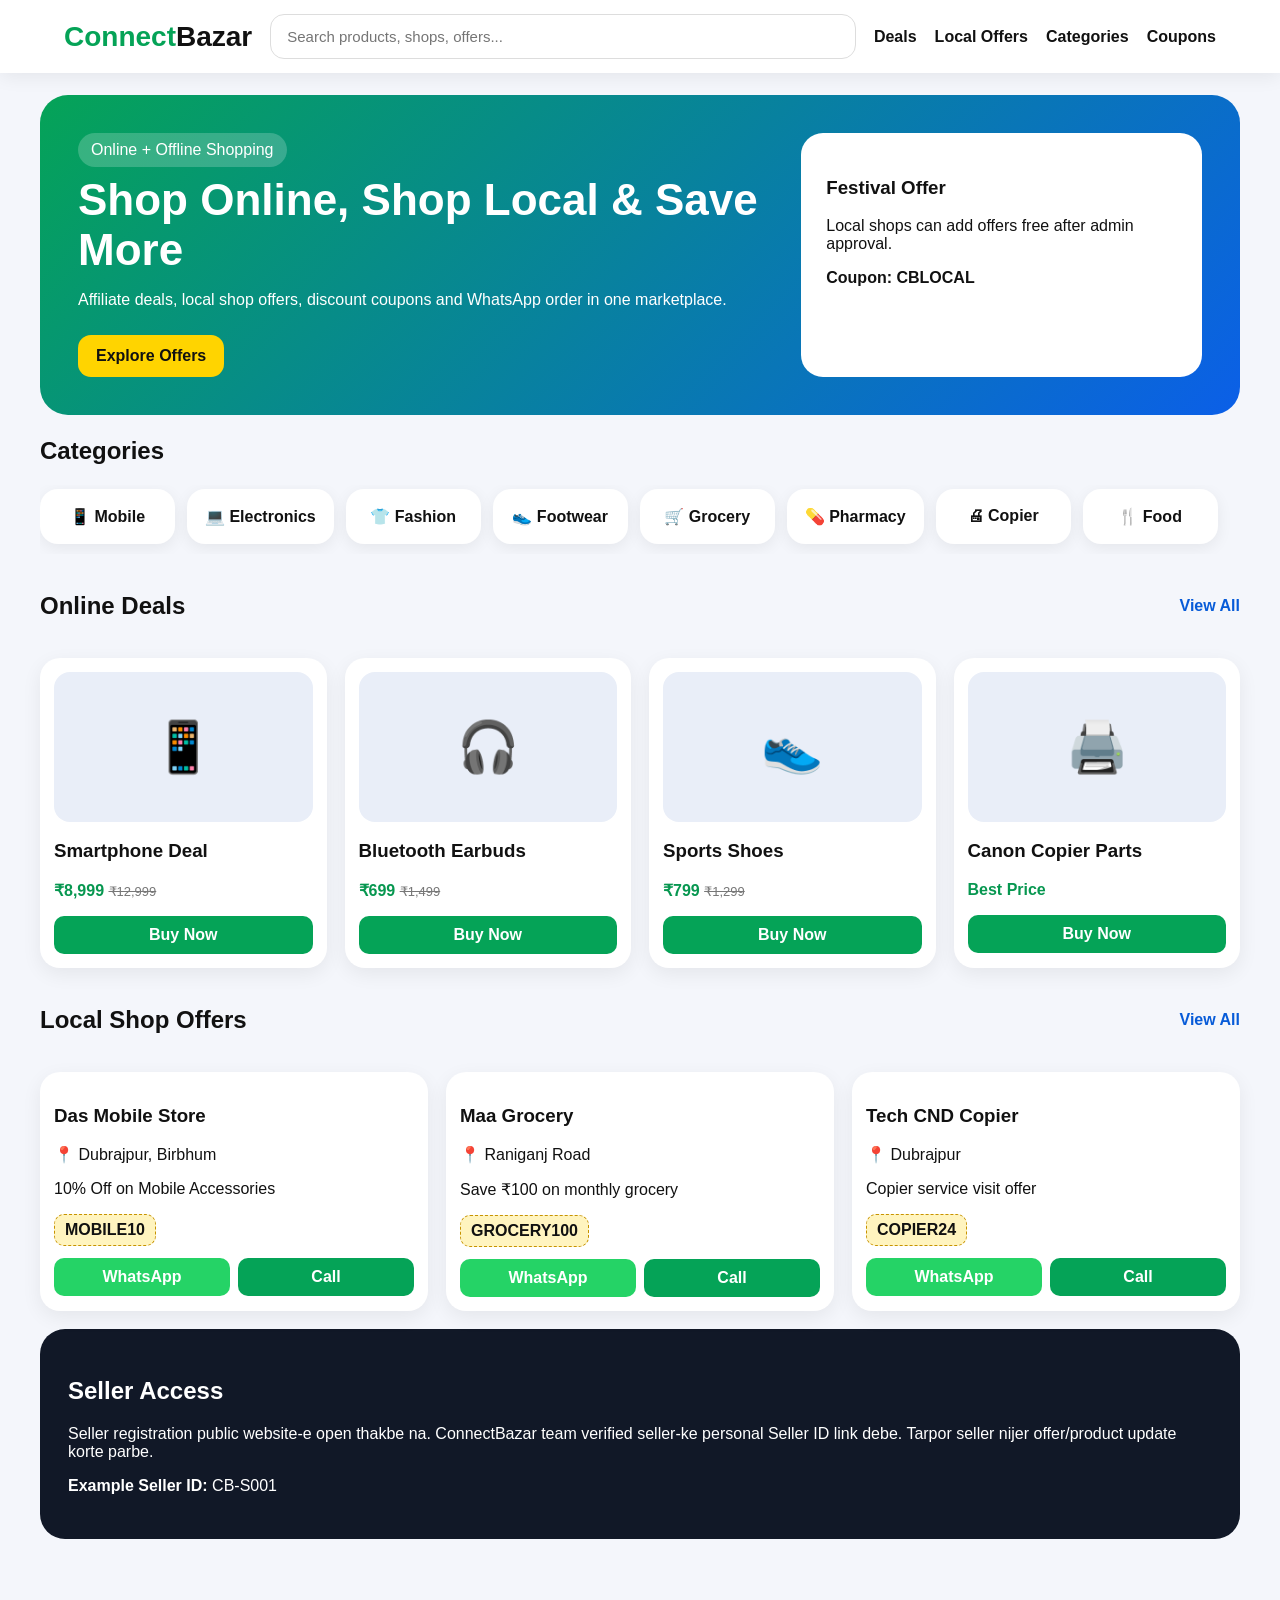
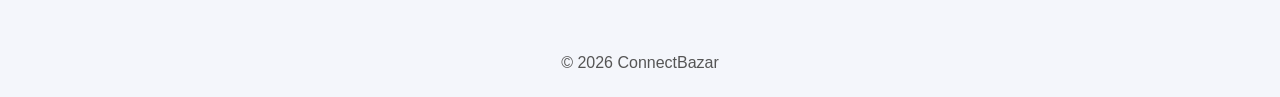
==== index.html @ 855efde1 "Add files via upload" ====
<!DOCTYPE html><html lang="en"><head><meta charset="UTF-8"><meta name="viewport" content="width=device-width, initial-scale=1.0"><title>ConnectBazar</title><style>
*{box-sizing:border-box}body{margin:0;font-family:Arial,Helvetica,sans-serif;background:#f4f6fb;color:#111}a{text-decoration:none;color:inherit}.top{position:sticky;top:0;z-index:50;background:#fff;padding:14px 5%;display:flex;align-items:center;gap:18px;box-shadow:0 4px 18px #0001}.logo{font-size:28px;font-weight:900}.logo span{color:#05a357}.search{flex:1}.search input{width:100%;border:1px solid #ddd;border-radius:14px;padding:13px 16px;font-size:15px}.nav{display:flex;gap:18px;font-weight:700}.hero{max-width:1200px;margin:22px auto;padding:38px;border-radius:28px;background:linear-gradient(135deg,#05a357,#0b5fe8);color:white;display:grid;grid-template-columns:1.4fr .8fr;gap:22px}.hero h1{font-size:44px;margin:8px 0 12px}.tag{background:#ffffff33;padding:8px 13px;border-radius:30px;display:inline-block}.btn{display:inline-block;background:#ffd400;color:#111;padding:12px 18px;border-radius:13px;font-weight:900;margin-top:10px}.hero-card{background:#fff;color:#111;border-radius:22px;padding:25px}.wrap{max-width:1200px;margin:18px auto}.title{display:flex;justify-content:space-between;align-items:center}.title a{color:#075bd8;font-weight:800}.cats{display:flex;gap:12px;overflow:auto;padding:4px 0 10px}.cat{min-width:135px;background:#fff;border-radius:18px;padding:18px;box-shadow:0 4px 16px #0001;text-align:center;font-weight:800}.grid{display:grid;grid-template-columns:repeat(4,1fr);gap:18px}.shops{display:grid;grid-template-columns:repeat(3,1fr);gap:18px}.card{background:#fff;border-radius:20px;padding:14px;box-shadow:0 6px 20px #0001}.pic{height:150px;border-radius:16px;background:#e9eef8;display:flex;align-items:center;justify-content:center;font-size:50px}.price{font-weight:900;color:#079750}.old{text-decoration:line-through;color:#777;font-size:13px}.coupon{display:inline-block;border:1px dashed #c79300;background:#fff4bf;border-radius:10px;padding:6px 10px;font-weight:900}.actions{display:flex;gap:8px;margin-top:12px}.actions a{flex:1;text-align:center;border-radius:10px;padding:10px;font-weight:900}.buy{background:#05a357;color:#fff}.wa{background:#25d366;color:#fff}.seller{background:#111827;color:white;border-radius:25px;padding:28px;margin-bottom:90px}.bottom{display:none}.footer{text-align:center;padding:25px;color:#555}
@media(max-width:800px){body{padding-bottom:72px}.top{display:block;padding:12px}.logo{font-size:24px;margin-bottom:10px}.nav{display:none}.hero{margin:10px;display:block;padding:24px;border-radius:22px}.hero h1{font-size:30px}.hero-card{margin-top:16px}.wrap{margin:15px 10px}.grid{grid-template-columns:repeat(2,1fr);gap:12px}.shops{grid-template-columns:1fr;gap:12px}.card{padding:10px}.pic{height:105px;font-size:38px}.cat{min-width:110px;padding:14px}.bottom{position:fixed;bottom:0;left:0;right:0;display:flex;justify-content:space-around;background:#fff;border-top:1px solid #ddd;padding:8px 0;z-index:99}.bottom a{text-align:center;font-size:20px}.bottom span{display:block;font-size:11px}.seller{margin-bottom:80px}}
</style></head><body>
<header class="top"><div class="logo"><span>Connect</span>Bazar</div><div class="search"><input placeholder="Search products, shops, offers..."></div><nav class="nav"><a href="products.html">Deals</a><a href="offers.html">Local Offers</a><a href="#categories">Categories</a><a href="#local">Coupons</a></nav></header>
<section class="hero"><div><span class="tag">Online + Offline Shopping</span><h1>Shop Online, Shop Local & Save More</h1><p>Affiliate deals, local shop offers, discount coupons and WhatsApp order in one marketplace.</p><a class="btn" href="#local">Explore Offers</a></div><div class="hero-card"><h3>Festival Offer</h3><p>Local shops can add offers free after admin approval.</p><b>Coupon: CBLOCAL</b></div></section>
<section class="wrap" id="categories"><h2>Categories</h2><div class="cats"><div class="cat">📱 Mobile</div><div class="cat">💻 Electronics</div><div class="cat">👕 Fashion</div><div class="cat">👟 Footwear</div><div class="cat">🛒 Grocery</div><div class="cat">💊 Pharmacy</div><div class="cat">🖨 Copier</div><div class="cat">🍴 Food</div></div></section>
<section class="wrap title"><h2>Online Deals</h2><a href="products.html">View All</a></section><section class="wrap grid" id="products"></section>
<section class="wrap title" id="local"><h2>Local Shop Offers</h2><a href="offers.html">View All</a></section><section class="wrap shops" id="shops"></section>
<section class="wrap seller"><h2>Seller Access</h2><p>Seller registration public website-e open thakbe na. ConnectBazar team verified seller-ke personal Seller ID link debe. Tarpor seller nijer offer/product update korte parbe.</p><p><b>Example Seller ID:</b> CB-S001</p></section>
<nav class="bottom"><a href="index.html">🏠<span>Home</span></a><a href="products.html">🛍️<span>Deals</span></a><a href="offers.html">🎟️<span>Offers</span></a><a href="#categories">📂<span>Cat</span></a><a href="#local">🎫<span>Coupon</span></a></nav><footer class="footer">© 2026 ConnectBazar</footer>
<script>const ps=[['📱','Smartphone Deal','₹8,999','₹12,999'],['🎧','Bluetooth Earbuds','₹699','₹1,499'],['👟','Sports Shoes','₹799','₹1,299'],['🖨️','Canon Copier Parts','Best Price','']];products.innerHTML=ps.map(p=>`<div class="card"><div class="pic">${p[0]}</div><h3>${p[1]}</h3><p><span class="price">${p[2]}</span> <span class="old">${p[3]}</span></p><div class="actions"><a class="buy" href="#">Buy Now</a></div></div>`).join('');const ss=[['Das Mobile Store','Dubrajpur, Birbhum','10% Off on Mobile Accessories','MOBILE10'],['Maa Grocery','Raniganj Road','Save ₹100 on monthly grocery','GROCERY100'],['Tech CND Copier','Dubrajpur','Copier service visit offer','COPIER24']];shops.innerHTML=ss.map(s=>`<div class="card"><h3>${s[0]}</h3><p>📍 ${s[1]}</p><p>${s[2]}</p><span class="coupon">${s[3]}</span><div class="actions"><a class="wa" href="https://wa.me/917549459770">WhatsApp</a><a class="buy" href="tel:7549459770">Call</a></div></div>`).join('');</script></body></html>
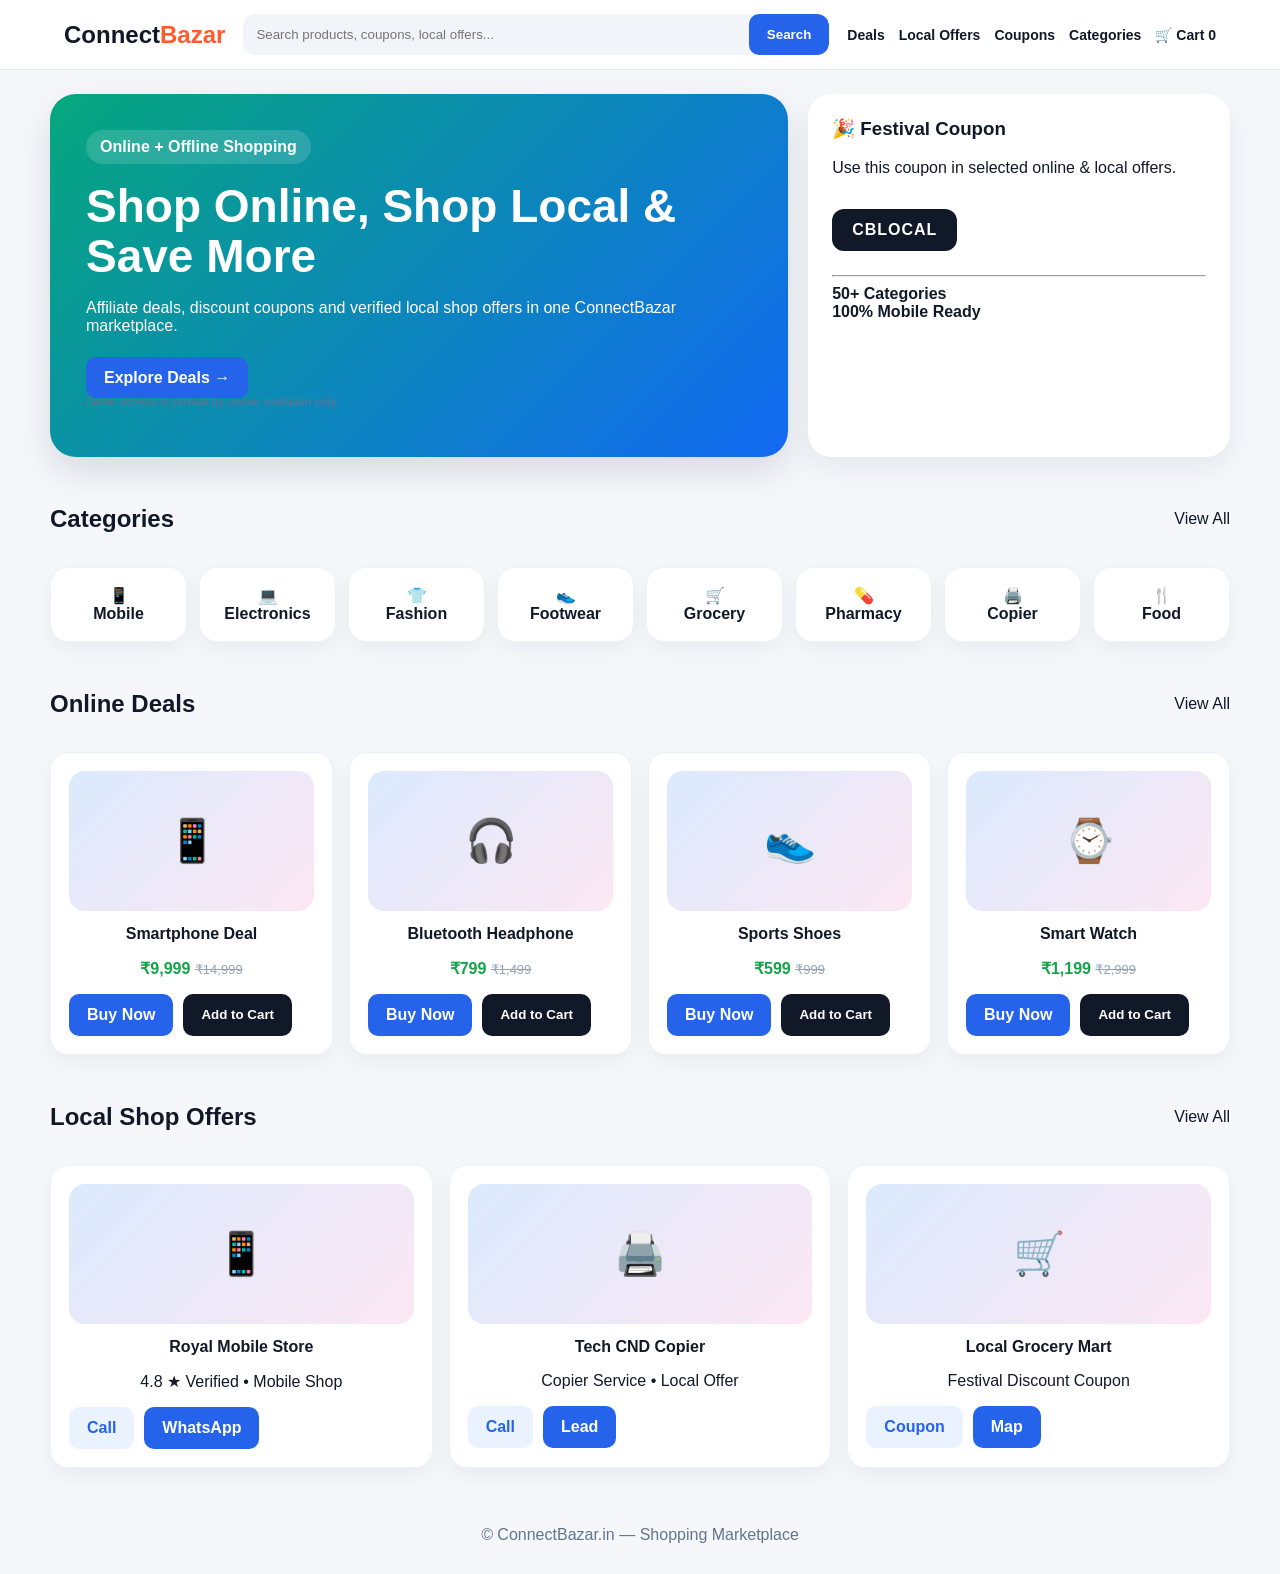
==== commit d02c31c5: "Add files via upload" ====
--- a/index.html
+++ b/index.html
@@ -1,12 +1,10 @@
-<!DOCTYPE html><html lang="en"><head><meta charset="UTF-8"><meta name="viewport" content="width=device-width, initial-scale=1.0"><title>ConnectBazar</title><style>
-*{box-sizing:border-box}body{margin:0;font-family:Arial,Helvetica,sans-serif;background:#f4f6fb;color:#111}a{text-decoration:none;color:inherit}.top{position:sticky;top:0;z-index:50;background:#fff;padding:14px 5%;display:flex;align-items:center;gap:18px;box-shadow:0 4px 18px #0001}.logo{font-size:28px;font-weight:900}.logo span{color:#05a357}.search{flex:1}.search input{width:100%;border:1px solid #ddd;border-radius:14px;padding:13px 16px;font-size:15px}.nav{display:flex;gap:18px;font-weight:700}.hero{max-width:1200px;margin:22px auto;padding:38px;border-radius:28px;background:linear-gradient(135deg,#05a357,#0b5fe8);color:white;display:grid;grid-template-columns:1.4fr .8fr;gap:22px}.hero h1{font-size:44px;margin:8px 0 12px}.tag{background:#ffffff33;padding:8px 13px;border-radius:30px;display:inline-block}.btn{display:inline-block;background:#ffd400;color:#111;padding:12px 18px;border-radius:13px;font-weight:900;margin-top:10px}.hero-card{background:#fff;color:#111;border-radius:22px;padding:25px}.wrap{max-width:1200px;margin:18px auto}.title{display:flex;justify-content:space-between;align-items:center}.title a{color:#075bd8;font-weight:800}.cats{display:flex;gap:12px;overflow:auto;padding:4px 0 10px}.cat{min-width:135px;background:#fff;border-radius:18px;padding:18px;box-shadow:0 4px 16px #0001;text-align:center;font-weight:800}.grid{display:grid;grid-template-columns:repeat(4,1fr);gap:18px}.shops{display:grid;grid-template-columns:repeat(3,1fr);gap:18px}.card{background:#fff;border-radius:20px;padding:14px;box-shadow:0 6px 20px #0001}.pic{height:150px;border-radius:16px;background:#e9eef8;display:flex;align-items:center;justify-content:center;font-size:50px}.price{font-weight:900;color:#079750}.old{text-decoration:line-through;color:#777;font-size:13px}.coupon{display:inline-block;border:1px dashed #c79300;background:#fff4bf;border-radius:10px;padding:6px 10px;font-weight:900}.actions{display:flex;gap:8px;margin-top:12px}.actions a{flex:1;text-align:center;border-radius:10px;padding:10px;font-weight:900}.buy{background:#05a357;color:#fff}.wa{background:#25d366;color:#fff}.seller{background:#111827;color:white;border-radius:25px;padding:28px;margin-bottom:90px}.bottom{display:none}.footer{text-align:center;padding:25px;color:#555}
-@media(max-width:800px){body{padding-bottom:72px}.top{display:block;padding:12px}.logo{font-size:24px;margin-bottom:10px}.nav{display:none}.hero{margin:10px;display:block;padding:24px;border-radius:22px}.hero h1{font-size:30px}.hero-card{margin-top:16px}.wrap{margin:15px 10px}.grid{grid-template-columns:repeat(2,1fr);gap:12px}.shops{grid-template-columns:1fr;gap:12px}.card{padding:10px}.pic{height:105px;font-size:38px}.cat{min-width:110px;padding:14px}.bottom{position:fixed;bottom:0;left:0;right:0;display:flex;justify-content:space-around;background:#fff;border-top:1px solid #ddd;padding:8px 0;z-index:99}.bottom a{text-align:center;font-size:20px}.bottom span{display:block;font-size:11px}.seller{margin-bottom:80px}}
-</style></head><body>
-<header class="top"><div class="logo"><span>Connect</span>Bazar</div><div class="search"><input placeholder="Search products, shops, offers..."></div><nav class="nav"><a href="products.html">Deals</a><a href="offers.html">Local Offers</a><a href="#categories">Categories</a><a href="#local">Coupons</a></nav></header>
-<section class="hero"><div><span class="tag">Online + Offline Shopping</span><h1>Shop Online, Shop Local & Save More</h1><p>Affiliate deals, local shop offers, discount coupons and WhatsApp order in one marketplace.</p><a class="btn" href="#local">Explore Offers</a></div><div class="hero-card"><h3>Festival Offer</h3><p>Local shops can add offers free after admin approval.</p><b>Coupon: CBLOCAL</b></div></section>
-<section class="wrap" id="categories"><h2>Categories</h2><div class="cats"><div class="cat">📱 Mobile</div><div class="cat">💻 Electronics</div><div class="cat">👕 Fashion</div><div class="cat">👟 Footwear</div><div class="cat">🛒 Grocery</div><div class="cat">💊 Pharmacy</div><div class="cat">🖨 Copier</div><div class="cat">🍴 Food</div></div></section>
-<section class="wrap title"><h2>Online Deals</h2><a href="products.html">View All</a></section><section class="wrap grid" id="products"></section>
-<section class="wrap title" id="local"><h2>Local Shop Offers</h2><a href="offers.html">View All</a></section><section class="wrap shops" id="shops"></section>
-<section class="wrap seller"><h2>Seller Access</h2><p>Seller registration public website-e open thakbe na. ConnectBazar team verified seller-ke personal Seller ID link debe. Tarpor seller nijer offer/product update korte parbe.</p><p><b>Example Seller ID:</b> CB-S001</p></section>
-<nav class="bottom"><a href="index.html">🏠<span>Home</span></a><a href="products.html">🛍️<span>Deals</span></a><a href="offers.html">🎟️<span>Offers</span></a><a href="#categories">📂<span>Cat</span></a><a href="#local">🎫<span>Coupon</span></a></nav><footer class="footer">© 2026 ConnectBazar</footer>
-<script>const ps=[['📱','Smartphone Deal','₹8,999','₹12,999'],['🎧','Bluetooth Earbuds','₹699','₹1,499'],['👟','Sports Shoes','₹799','₹1,299'],['🖨️','Canon Copier Parts','Best Price','']];products.innerHTML=ps.map(p=>`<div class="card"><div class="pic">${p[0]}</div><h3>${p[1]}</h3><p><span class="price">${p[2]}</span> <span class="old">${p[3]}</span></p><div class="actions"><a class="buy" href="#">Buy Now</a></div></div>`).join('');const ss=[['Das Mobile Store','Dubrajpur, Birbhum','10% Off on Mobile Accessories','MOBILE10'],['Maa Grocery','Raniganj Road','Save ₹100 on monthly grocery','GROCERY100'],['Tech CND Copier','Dubrajpur','Copier service visit offer','COPIER24']];shops.innerHTML=ss.map(s=>`<div class="card"><h3>${s[0]}</h3><p>📍 ${s[1]}</p><p>${s[2]}</p><span class="coupon">${s[3]}</span><div class="actions"><a class="wa" href="https://wa.me/917549459770">WhatsApp</a><a class="buy" href="tel:7549459770">Call</a></div></div>`).join('');</script></body></html>
+<!DOCTYPE html><html lang="en"><head><meta charset="UTF-8"><meta name="viewport" content="width=device-width,initial-scale=1.0"><title>ConnectBazar Marketplace</title><style>
+*{box-sizing:border-box}body{margin:0;font-family:Inter,Arial,sans-serif;background:#f5f7fb;color:#111827}a{text-decoration:none;color:inherit}.top{position:sticky;top:0;z-index:10;background:#fff;border-bottom:1px solid #e5e7eb}.nav{max-width:1180px;margin:auto;display:flex;gap:18px;align-items:center;padding:14px}.logo{font-size:24px;font-weight:900}.logo span{color:#ff5b2e}.search{flex:1;display:flex;background:#f1f5f9;border-radius:12px;overflow:hidden}.search input{flex:1;border:0;background:transparent;padding:13px;outline:0}.search button,.btn{border:0;background:#2563eb;color:#fff;padding:12px 18px;border-radius:10px;font-weight:800}.links{display:flex;gap:14px;font-weight:700;font-size:14px}.hero{max-width:1180px;margin:24px auto;display:grid;grid-template-columns:1.4fr .8fr;gap:20px}.banner{background:linear-gradient(135deg,#06a77d,#1269f3);border-radius:26px;padding:36px;color:#fff;box-shadow:0 15px 35px #0f172a20}.badge{display:inline-block;background:#ffffff25;padding:8px 14px;border-radius:30px;font-weight:700}.banner h1{font-size:46px;line-height:1.08;margin:18px 0}.coupon,.phone{background:#fff;border-radius:24px;padding:24px;box-shadow:0 12px 28px #0f172a12}.coupon h3{margin-top:0}.code{display:inline-block;background:#111827;color:#fff;border-radius:12px;padding:12px 20px;font-weight:900;letter-spacing:1px}.section{max-width:1180px;margin:28px auto}.head{display:flex;justify-content:space-between;align-items:center;margin-bottom:14px}.grid{display:grid;grid-template-columns:repeat(4,1fr);gap:16px}.catgrid{display:grid;grid-template-columns:repeat(8,1fr);gap:12px}.cat,.card{background:#fff;border-radius:18px;padding:18px;text-align:center;box-shadow:0 8px 22px #0f172a0d;border:1px solid #edf2f7}.cat{font-weight:800}.pic{height:140px;border-radius:16px;background:linear-gradient(135deg,#dbeafe,#fce7f3);display:flex;align-items:center;justify-content:center;font-size:42px}.card h3{margin:14px 0 6px;font-size:16px}.price{font-weight:900;color:#16a34a}.old{text-decoration:line-through;color:#94a3b8;font-size:13px}.actions{display:flex;gap:10px;margin-top:12px}.outline{background:#eaf1ff;color:#2563eb}.cartbtn{background:#111827;color:#fff}.toast{position:fixed;left:50%;bottom:80px;transform:translateX(-50%);background:#111827;color:#fff;padding:12px 18px;border-radius:999px;display:none;z-index:99;font-weight:800}.shoprow{display:grid;grid-template-columns:repeat(3,1fr);gap:16px}.bottom{display:none}.footer{padding:30px;text-align:center;color:#64748b}.private{font-size:12px;color:#64748b;margin-top:8px}
+@media(max-width:760px){.nav{gap:10px;flex-wrap:wrap}.logo{font-size:20px}.links{display:none}.search{order:3;flex-basis:100%}.hero{grid-template-columns:1fr;margin:12px}.banner{padding:24px;border-radius:22px}.banner h1{font-size:32px}.section{margin:22px 12px}.grid{grid-template-columns:repeat(2,1fr);gap:12px}.catgrid{display:flex;overflow:auto;padding-bottom:6px}.cat{min-width:105px}.shoprow{grid-template-columns:1fr}.pic{height:110px}.actions{flex-direction:column}.bottom{display:flex;position:fixed;bottom:0;left:0;right:0;background:#fff;border-top:1px solid #e5e7eb;justify-content:space-around;padding:9px 4px;z-index:20}.bottom a{font-size:12px;text-align:center;font-weight:800}.footer{padding-bottom:70px}}
+</style></head><body><div class="top"><div class="nav"><a class="logo" href="index.html">Connect<span>Bazar</span></a><div class="search"><input placeholder="Search products, coupons, local offers..."><button>Search</button></div><div class="links"><a href="products.html">Deals</a><a href="offers.html">Local Offers</a><a href="coupons.html">Coupons</a><a href="categories.html">Categories</a><a href="cart.html">🛒 Cart <span id="cartCount">0</span></a></div></div></div><main><section class="hero"><div class="banner"><span class="badge">Online + Offline Shopping</span><h1>Shop Online, Shop Local & Save More</h1><p>Affiliate deals, discount coupons and verified local shop offers in one ConnectBazar marketplace.</p><br><a class="btn" href="products.html">Explore Deals →</a><p class="private">Seller access is private by owner invitation only.</p></div><div class="coupon"><h3>🎉 Festival Coupon</h3><p>Use this coupon in selected online & local offers.</p><p class="code">CBLOCAL</p><hr><b>50+ Categories</b><br><b>100% Mobile Ready</b></div></section><section class="section"><div class="head"><h2>Categories</h2><a href="categories.html">View All</a></div><div class="catgrid"><div class="cat">📱<br>Mobile</div><div class="cat">💻<br>Electronics</div><div class="cat">👕<br>Fashion</div><div class="cat">👟<br>Footwear</div><div class="cat">🛒<br>Grocery</div><div class="cat">💊<br>Pharmacy</div><div class="cat">🖨️<br>Copier</div><div class="cat">🍴<br>Food</div></div></section><section class="section"><div class="head"><h2>Online Deals</h2><a href="products.html">View All</a></div><div class="grid"><div class="card"><div class="pic">📱</div><h3>Smartphone Deal</h3><p><span class="price">₹9,999</span> <span class="old">₹14,999</span></p><div class="actions"><a class="btn" href="#">Buy Now</a><button class="btn cartbtn" onclick="addToCart('Smartphone Deal',9999)">Add to Cart</button></div></div><div class="card"><div class="pic">🎧</div><h3>Bluetooth Headphone</h3><p><span class="price">₹799</span> <span class="old">₹1,499</span></p><div class="actions"><a class="btn" href="#">Buy Now</a><button class="btn cartbtn" onclick="addToCart('Bluetooth Headphone',799)">Add to Cart</button></div></div><div class="card"><div class="pic">👟</div><h3>Sports Shoes</h3><p><span class="price">₹599</span> <span class="old">₹999</span></p><div class="actions"><a class="btn" href="#">Buy Now</a><button class="btn cartbtn" onclick="addToCart('Sports Shoes',599)">Add to Cart</button></div></div><div class="card"><div class="pic">⌚</div><h3>Smart Watch</h3><p><span class="price">₹1,199</span> <span class="old">₹2,999</span></p><div class="actions"><a class="btn" href="#">Buy Now</a><button class="btn cartbtn" onclick="addToCart('Smart Watch',1199)">Add to Cart</button></div></div></div></section><section class="section"><div class="head"><h2>Local Shop Offers</h2><a href="offers.html">View All</a></div><div class="shoprow"><div class="card"><div class="pic">📱</div><h3>Royal Mobile Store</h3><p>4.8 ★ Verified • Mobile Shop</p><div class="actions"><a class="btn outline" href="tel:+919999999999">Call</a><a class="btn" href="#">WhatsApp</a></div></div><div class="card"><div class="pic">🖨️</div><h3>Tech CND Copier</h3><p>Copier Service • Local Offer</p><div class="actions"><a class="btn outline" href="#">Call</a><a class="btn" href="#">Lead</a></div></div><div class="card"><div class="pic">🛒</div><h3>Local Grocery Mart</h3><p>Festival Discount Coupon</p><div class="actions"><a class="btn outline" href="#">Coupon</a><a class="btn" href="#">Map</a></div></div></div></section></main><div class="bottom"><a href="index.html">🏠<br>Home</a><a href="products.html">🛍️<br>Deals</a><a href="offers.html">🏪<br>Offers</a><a href="coupons.html">🎟️<br>Coupons</a><a href="cart.html">🛒<br>Cart</a></div><div class="footer">© ConnectBazar.in — Shopping Marketplace</div><div id="toast" class="toast">Added to cart</div><script>
+function getCart(){return JSON.parse(localStorage.getItem('cb_cart')||'[]')}
+function saveCart(c){localStorage.setItem('cb_cart',JSON.stringify(c));updateCartCount()}
+function addToCart(name,price){let c=getCart();let item=c.find(x=>x.name===name); if(item){item.qty++}else{c.push({name,price,qty:1})} saveCart(c); let t=document.getElementById('toast'); if(t){t.style.display='block'; setTimeout(()=>t.style.display='none',1400)}}
+function updateCartCount(){let n=getCart().reduce((a,b)=>a+b.qty,0); document.querySelectorAll('#cartCount').forEach(e=>e.textContent=n)}
+document.addEventListener('DOMContentLoaded',updateCartCount);
+</script></body></html>
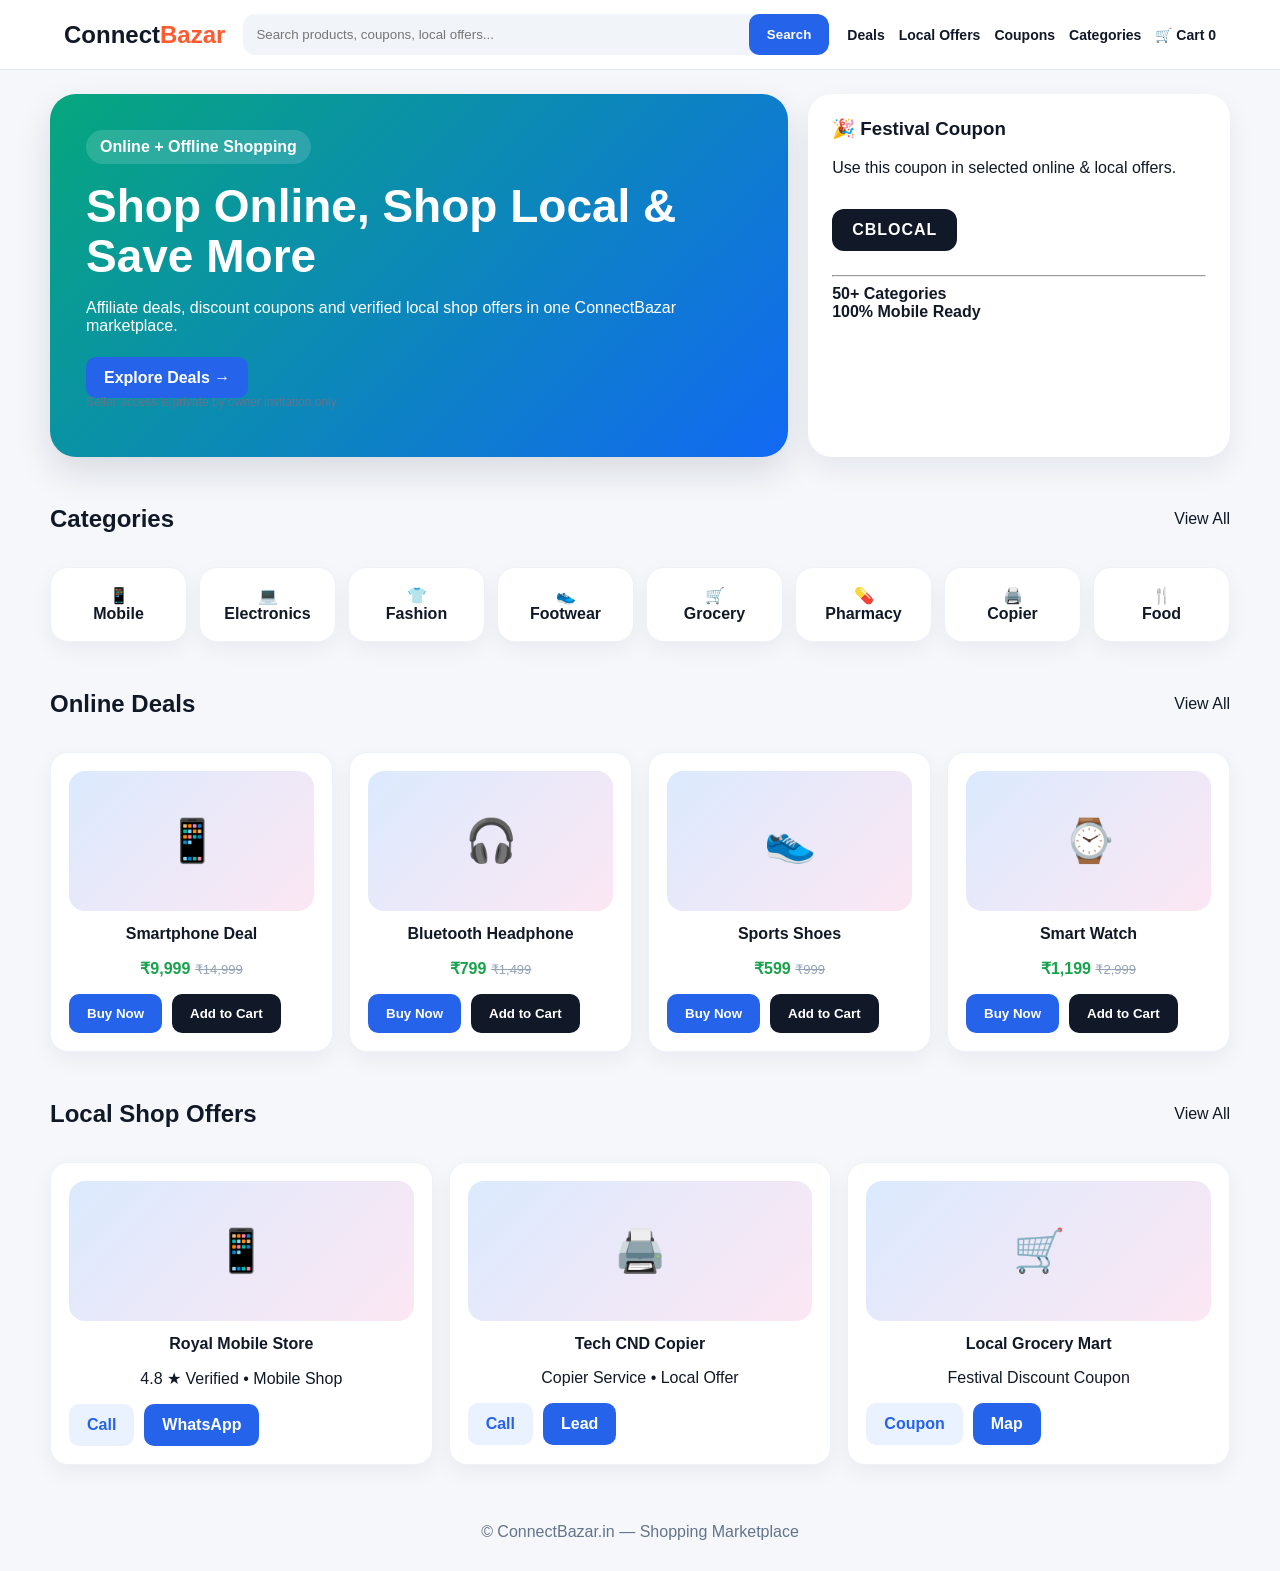
==== commit 78f02822: "Add files via upload" ====
--- a/index.html
+++ b/index.html
@@ -1,10 +1,11 @@
 <!DOCTYPE html><html lang="en"><head><meta charset="UTF-8"><meta name="viewport" content="width=device-width,initial-scale=1.0"><title>ConnectBazar Marketplace</title><style>
 *{box-sizing:border-box}body{margin:0;font-family:Inter,Arial,sans-serif;background:#f5f7fb;color:#111827}a{text-decoration:none;color:inherit}.top{position:sticky;top:0;z-index:10;background:#fff;border-bottom:1px solid #e5e7eb}.nav{max-width:1180px;margin:auto;display:flex;gap:18px;align-items:center;padding:14px}.logo{font-size:24px;font-weight:900}.logo span{color:#ff5b2e}.search{flex:1;display:flex;background:#f1f5f9;border-radius:12px;overflow:hidden}.search input{flex:1;border:0;background:transparent;padding:13px;outline:0}.search button,.btn{border:0;background:#2563eb;color:#fff;padding:12px 18px;border-radius:10px;font-weight:800}.links{display:flex;gap:14px;font-weight:700;font-size:14px}.hero{max-width:1180px;margin:24px auto;display:grid;grid-template-columns:1.4fr .8fr;gap:20px}.banner{background:linear-gradient(135deg,#06a77d,#1269f3);border-radius:26px;padding:36px;color:#fff;box-shadow:0 15px 35px #0f172a20}.badge{display:inline-block;background:#ffffff25;padding:8px 14px;border-radius:30px;font-weight:700}.banner h1{font-size:46px;line-height:1.08;margin:18px 0}.coupon,.phone{background:#fff;border-radius:24px;padding:24px;box-shadow:0 12px 28px #0f172a12}.coupon h3{margin-top:0}.code{display:inline-block;background:#111827;color:#fff;border-radius:12px;padding:12px 20px;font-weight:900;letter-spacing:1px}.section{max-width:1180px;margin:28px auto}.head{display:flex;justify-content:space-between;align-items:center;margin-bottom:14px}.grid{display:grid;grid-template-columns:repeat(4,1fr);gap:16px}.catgrid{display:grid;grid-template-columns:repeat(8,1fr);gap:12px}.cat,.card{background:#fff;border-radius:18px;padding:18px;text-align:center;box-shadow:0 8px 22px #0f172a0d;border:1px solid #edf2f7}.cat{font-weight:800}.pic{height:140px;border-radius:16px;background:linear-gradient(135deg,#dbeafe,#fce7f3);display:flex;align-items:center;justify-content:center;font-size:42px}.card h3{margin:14px 0 6px;font-size:16px}.price{font-weight:900;color:#16a34a}.old{text-decoration:line-through;color:#94a3b8;font-size:13px}.actions{display:flex;gap:10px;margin-top:12px}.outline{background:#eaf1ff;color:#2563eb}.cartbtn{background:#111827;color:#fff}.toast{position:fixed;left:50%;bottom:80px;transform:translateX(-50%);background:#111827;color:#fff;padding:12px 18px;border-radius:999px;display:none;z-index:99;font-weight:800}.shoprow{display:grid;grid-template-columns:repeat(3,1fr);gap:16px}.bottom{display:none}.footer{padding:30px;text-align:center;color:#64748b}.private{font-size:12px;color:#64748b;margin-top:8px}
 @media(max-width:760px){.nav{gap:10px;flex-wrap:wrap}.logo{font-size:20px}.links{display:none}.search{order:3;flex-basis:100%}.hero{grid-template-columns:1fr;margin:12px}.banner{padding:24px;border-radius:22px}.banner h1{font-size:32px}.section{margin:22px 12px}.grid{grid-template-columns:repeat(2,1fr);gap:12px}.catgrid{display:flex;overflow:auto;padding-bottom:6px}.cat{min-width:105px}.shoprow{grid-template-columns:1fr}.pic{height:110px}.actions{flex-direction:column}.bottom{display:flex;position:fixed;bottom:0;left:0;right:0;background:#fff;border-top:1px solid #e5e7eb;justify-content:space-around;padding:9px 4px;z-index:20}.bottom a{font-size:12px;text-align:center;font-weight:800}.footer{padding-bottom:70px}}
-</style></head><body><div class="top"><div class="nav"><a class="logo" href="index.html">Connect<span>Bazar</span></a><div class="search"><input placeholder="Search products, coupons, local offers..."><button>Search</button></div><div class="links"><a href="products.html">Deals</a><a href="offers.html">Local Offers</a><a href="coupons.html">Coupons</a><a href="categories.html">Categories</a><a href="cart.html">🛒 Cart <span id="cartCount">0</span></a></div></div></div><main><section class="hero"><div class="banner"><span class="badge">Online + Offline Shopping</span><h1>Shop Online, Shop Local & Save More</h1><p>Affiliate deals, discount coupons and verified local shop offers in one ConnectBazar marketplace.</p><br><a class="btn" href="products.html">Explore Deals →</a><p class="private">Seller access is private by owner invitation only.</p></div><div class="coupon"><h3>🎉 Festival Coupon</h3><p>Use this coupon in selected online & local offers.</p><p class="code">CBLOCAL</p><hr><b>50+ Categories</b><br><b>100% Mobile Ready</b></div></section><section class="section"><div class="head"><h2>Categories</h2><a href="categories.html">View All</a></div><div class="catgrid"><div class="cat">📱<br>Mobile</div><div class="cat">💻<br>Electronics</div><div class="cat">👕<br>Fashion</div><div class="cat">👟<br>Footwear</div><div class="cat">🛒<br>Grocery</div><div class="cat">💊<br>Pharmacy</div><div class="cat">🖨️<br>Copier</div><div class="cat">🍴<br>Food</div></div></section><section class="section"><div class="head"><h2>Online Deals</h2><a href="products.html">View All</a></div><div class="grid"><div class="card"><div class="pic">📱</div><h3>Smartphone Deal</h3><p><span class="price">₹9,999</span> <span class="old">₹14,999</span></p><div class="actions"><a class="btn" href="#">Buy Now</a><button class="btn cartbtn" onclick="addToCart('Smartphone Deal',9999)">Add to Cart</button></div></div><div class="card"><div class="pic">🎧</div><h3>Bluetooth Headphone</h3><p><span class="price">₹799</span> <span class="old">₹1,499</span></p><div class="actions"><a class="btn" href="#">Buy Now</a><button class="btn cartbtn" onclick="addToCart('Bluetooth Headphone',799)">Add to Cart</button></div></div><div class="card"><div class="pic">👟</div><h3>Sports Shoes</h3><p><span class="price">₹599</span> <span class="old">₹999</span></p><div class="actions"><a class="btn" href="#">Buy Now</a><button class="btn cartbtn" onclick="addToCart('Sports Shoes',599)">Add to Cart</button></div></div><div class="card"><div class="pic">⌚</div><h3>Smart Watch</h3><p><span class="price">₹1,199</span> <span class="old">₹2,999</span></p><div class="actions"><a class="btn" href="#">Buy Now</a><button class="btn cartbtn" onclick="addToCart('Smart Watch',1199)">Add to Cart</button></div></div></div></section><section class="section"><div class="head"><h2>Local Shop Offers</h2><a href="offers.html">View All</a></div><div class="shoprow"><div class="card"><div class="pic">📱</div><h3>Royal Mobile Store</h3><p>4.8 ★ Verified • Mobile Shop</p><div class="actions"><a class="btn outline" href="tel:+919999999999">Call</a><a class="btn" href="#">WhatsApp</a></div></div><div class="card"><div class="pic">🖨️</div><h3>Tech CND Copier</h3><p>Copier Service • Local Offer</p><div class="actions"><a class="btn outline" href="#">Call</a><a class="btn" href="#">Lead</a></div></div><div class="card"><div class="pic">🛒</div><h3>Local Grocery Mart</h3><p>Festival Discount Coupon</p><div class="actions"><a class="btn outline" href="#">Coupon</a><a class="btn" href="#">Map</a></div></div></div></section></main><div class="bottom"><a href="index.html">🏠<br>Home</a><a href="products.html">🛍️<br>Deals</a><a href="offers.html">🏪<br>Offers</a><a href="coupons.html">🎟️<br>Coupons</a><a href="cart.html">🛒<br>Cart</a></div><div class="footer">© ConnectBazar.in — Shopping Marketplace</div><div id="toast" class="toast">Added to cart</div><script>
+</style></head><body><div class="top"><div class="nav"><a class="logo" href="index.html">Connect<span>Bazar</span></a><div class="search"><input placeholder="Search products, coupons, local offers..."><button>Search</button></div><div class="links"><a href="products.html">Deals</a><a href="offers.html">Local Offers</a><a href="coupons.html">Coupons</a><a href="categories.html">Categories</a><a href="cart.html">🛒 Cart <span id="cartCount">0</span></a></div></div></div><main><section class="hero"><div class="banner"><span class="badge">Online + Offline Shopping</span><h1>Shop Online, Shop Local & Save More</h1><p>Affiliate deals, discount coupons and verified local shop offers in one ConnectBazar marketplace.</p><br><a class="btn" href="products.html">Explore Deals →</a><p class="private">Seller access is private by owner invitation only.</p></div><div class="coupon"><h3>🎉 Festival Coupon</h3><p>Use this coupon in selected online & local offers.</p><p class="code">CBLOCAL</p><hr><b>50+ Categories</b><br><b>100% Mobile Ready</b></div></section><section class="section"><div class="head"><h2>Categories</h2><a href="categories.html">View All</a></div><div class="catgrid"><div class="cat">📱<br>Mobile</div><div class="cat">💻<br>Electronics</div><div class="cat">👕<br>Fashion</div><div class="cat">👟<br>Footwear</div><div class="cat">🛒<br>Grocery</div><div class="cat">💊<br>Pharmacy</div><div class="cat">🖨️<br>Copier</div><div class="cat">🍴<br>Food</div></div></section><section class="section"><div class="head"><h2>Online Deals</h2><a href="products.html">View All</a></div><div class="grid"><div class="card"><div class="pic">📱</div><h3>Smartphone Deal</h3><p><span class="price">₹9,999</span> <span class="old">₹14,999</span></p><div class="actions"><button class="btn" onclick="buyNow('Smartphone Deal',9999,'ConnectBazar Online Deal')">Buy Now</button><button class="btn cartbtn" onclick="addToCart('Smartphone Deal',9999,'ConnectBazar Online Deal')">Add to Cart</button></div></div><div class="card"><div class="pic">🎧</div><h3>Bluetooth Headphone</h3><p><span class="price">₹799</span> <span class="old">₹1,499</span></p><div class="actions"><button class="btn" onclick="buyNow('Bluetooth Headphone',799,'ConnectBazar Online Deal')">Buy Now</button><button class="btn cartbtn" onclick="addToCart('Bluetooth Headphone',799,'ConnectBazar Online Deal')">Add to Cart</button></div></div><div class="card"><div class="pic">👟</div><h3>Sports Shoes</h3><p><span class="price">₹599</span> <span class="old">₹999</span></p><div class="actions"><button class="btn" onclick="buyNow('Sports Shoes',599,'ConnectBazar Online Deal')">Buy Now</button><button class="btn cartbtn" onclick="addToCart('Sports Shoes',599,'ConnectBazar Online Deal')">Add to Cart</button></div></div><div class="card"><div class="pic">⌚</div><h3>Smart Watch</h3><p><span class="price">₹1,199</span> <span class="old">₹2,999</span></p><div class="actions"><button class="btn" onclick="buyNow('Smart Watch',1199,'ConnectBazar Online Deal')">Buy Now</button><button class="btn cartbtn" onclick="addToCart('Smart Watch',1199,'ConnectBazar Online Deal')">Add to Cart</button></div></div></div></section><section class="section"><div class="head"><h2>Local Shop Offers</h2><a href="offers.html">View All</a></div><div class="shoprow"><div class="card"><div class="pic">📱</div><h3>Royal Mobile Store</h3><p>4.8 ★ Verified • Mobile Shop</p><div class="actions"><a class="btn outline" href="tel:+919999999999">Call</a><a class="btn" href="#">WhatsApp</a></div></div><div class="card"><div class="pic">🖨️</div><h3>Tech CND Copier</h3><p>Copier Service • Local Offer</p><div class="actions"><a class="btn outline" href="#">Call</a><a class="btn" href="#">Lead</a></div></div><div class="card"><div class="pic">🛒</div><h3>Local Grocery Mart</h3><p>Festival Discount Coupon</p><div class="actions"><a class="btn outline" href="#">Coupon</a><a class="btn" href="#">Map</a></div></div></div></section></main><div class="bottom"><a href="index.html">🏠<br>Home</a><a href="products.html">🛍️<br>Deals</a><a href="offers.html">🏪<br>Offers</a><a href="coupons.html">🎟️<br>Coupons</a><a href="cart.html">🛒<br>Cart</a></div><div class="footer">© ConnectBazar.in — Shopping Marketplace</div><div id="toast" class="toast">Added to cart</div><script>
 function getCart(){return JSON.parse(localStorage.getItem('cb_cart')||'[]')}
 function saveCart(c){localStorage.setItem('cb_cart',JSON.stringify(c));updateCartCount()}
-function addToCart(name,price){let c=getCart();let item=c.find(x=>x.name===name); if(item){item.qty++}else{c.push({name,price,qty:1})} saveCart(c); let t=document.getElementById('toast'); if(t){t.style.display='block'; setTimeout(()=>t.style.display='none',1400)}}
+function addToCart(name,price,seller='ConnectBazar'){let c=getCart();let item=c.find(x=>x.name===name && x.seller===seller); if(item){item.qty++}else{c.push({name,price,qty:1,seller})} saveCart(c); let t=document.getElementById('toast'); if(t){t.style.display='block'; setTimeout(()=>t.style.display='none',1400)}}
+function buyNow(name,price,seller='ConnectBazar'){localStorage.setItem('cb_cart',JSON.stringify([{name,price,qty:1,seller}]));location.href='cart.html'}
 function updateCartCount(){let n=getCart().reduce((a,b)=>a+b.qty,0); document.querySelectorAll('#cartCount').forEach(e=>e.textContent=n)}
 document.addEventListener('DOMContentLoaded',updateCartCount);
 </script></body></html>
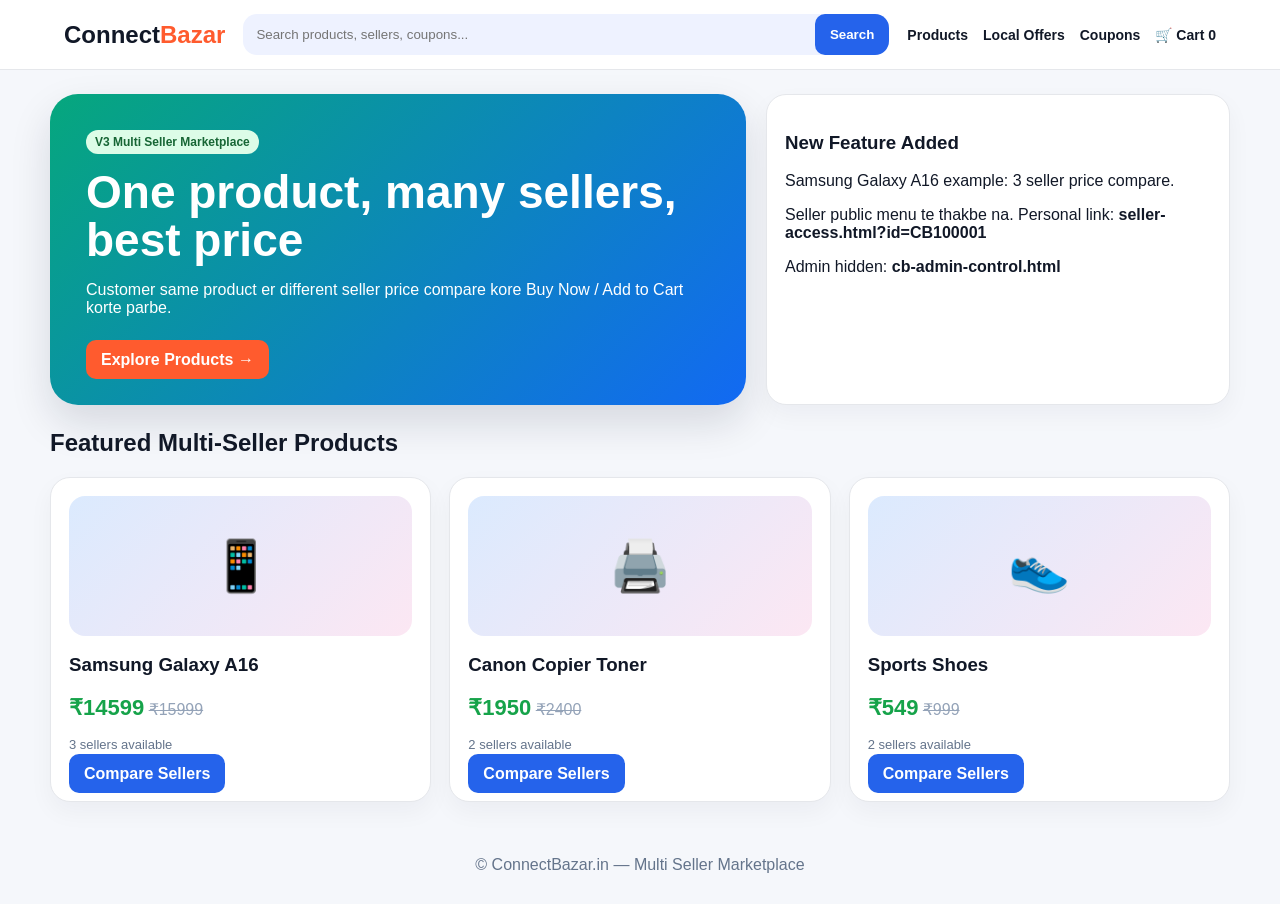
==== commit 5ce7fe4f: "Add files via upload" ====
--- a/index.html
+++ b/index.html
@@ -1,11 +1,3 @@
-<!DOCTYPE html><html lang="en"><head><meta charset="UTF-8"><meta name="viewport" content="width=device-width,initial-scale=1.0"><title>ConnectBazar Marketplace</title><style>
-*{box-sizing:border-box}body{margin:0;font-family:Inter,Arial,sans-serif;background:#f5f7fb;color:#111827}a{text-decoration:none;color:inherit}.top{position:sticky;top:0;z-index:10;background:#fff;border-bottom:1px solid #e5e7eb}.nav{max-width:1180px;margin:auto;display:flex;gap:18px;align-items:center;padding:14px}.logo{font-size:24px;font-weight:900}.logo span{color:#ff5b2e}.search{flex:1;display:flex;background:#f1f5f9;border-radius:12px;overflow:hidden}.search input{flex:1;border:0;background:transparent;padding:13px;outline:0}.search button,.btn{border:0;background:#2563eb;color:#fff;padding:12px 18px;border-radius:10px;font-weight:800}.links{display:flex;gap:14px;font-weight:700;font-size:14px}.hero{max-width:1180px;margin:24px auto;display:grid;grid-template-columns:1.4fr .8fr;gap:20px}.banner{background:linear-gradient(135deg,#06a77d,#1269f3);border-radius:26px;padding:36px;color:#fff;box-shadow:0 15px 35px #0f172a20}.badge{display:inline-block;background:#ffffff25;padding:8px 14px;border-radius:30px;font-weight:700}.banner h1{font-size:46px;line-height:1.08;margin:18px 0}.coupon,.phone{background:#fff;border-radius:24px;padding:24px;box-shadow:0 12px 28px #0f172a12}.coupon h3{margin-top:0}.code{display:inline-block;background:#111827;color:#fff;border-radius:12px;padding:12px 20px;font-weight:900;letter-spacing:1px}.section{max-width:1180px;margin:28px auto}.head{display:flex;justify-content:space-between;align-items:center;margin-bottom:14px}.grid{display:grid;grid-template-columns:repeat(4,1fr);gap:16px}.catgrid{display:grid;grid-template-columns:repeat(8,1fr);gap:12px}.cat,.card{background:#fff;border-radius:18px;padding:18px;text-align:center;box-shadow:0 8px 22px #0f172a0d;border:1px solid #edf2f7}.cat{font-weight:800}.pic{height:140px;border-radius:16px;background:linear-gradient(135deg,#dbeafe,#fce7f3);display:flex;align-items:center;justify-content:center;font-size:42px}.card h3{margin:14px 0 6px;font-size:16px}.price{font-weight:900;color:#16a34a}.old{text-decoration:line-through;color:#94a3b8;font-size:13px}.actions{display:flex;gap:10px;margin-top:12px}.outline{background:#eaf1ff;color:#2563eb}.cartbtn{background:#111827;color:#fff}.toast{position:fixed;left:50%;bottom:80px;transform:translateX(-50%);background:#111827;color:#fff;padding:12px 18px;border-radius:999px;display:none;z-index:99;font-weight:800}.shoprow{display:grid;grid-template-columns:repeat(3,1fr);gap:16px}.bottom{display:none}.footer{padding:30px;text-align:center;color:#64748b}.private{font-size:12px;color:#64748b;margin-top:8px}
-@media(max-width:760px){.nav{gap:10px;flex-wrap:wrap}.logo{font-size:20px}.links{display:none}.search{order:3;flex-basis:100%}.hero{grid-template-columns:1fr;margin:12px}.banner{padding:24px;border-radius:22px}.banner h1{font-size:32px}.section{margin:22px 12px}.grid{grid-template-columns:repeat(2,1fr);gap:12px}.catgrid{display:flex;overflow:auto;padding-bottom:6px}.cat{min-width:105px}.shoprow{grid-template-columns:1fr}.pic{height:110px}.actions{flex-direction:column}.bottom{display:flex;position:fixed;bottom:0;left:0;right:0;background:#fff;border-top:1px solid #e5e7eb;justify-content:space-around;padding:9px 4px;z-index:20}.bottom a{font-size:12px;text-align:center;font-weight:800}.footer{padding-bottom:70px}}
-</style></head><body><div class="top"><div class="nav"><a class="logo" href="index.html">Connect<span>Bazar</span></a><div class="search"><input placeholder="Search products, coupons, local offers..."><button>Search</button></div><div class="links"><a href="products.html">Deals</a><a href="offers.html">Local Offers</a><a href="coupons.html">Coupons</a><a href="categories.html">Categories</a><a href="cart.html">🛒 Cart <span id="cartCount">0</span></a></div></div></div><main><section class="hero"><div class="banner"><span class="badge">Online + Offline Shopping</span><h1>Shop Online, Shop Local & Save More</h1><p>Affiliate deals, discount coupons and verified local shop offers in one ConnectBazar marketplace.</p><br><a class="btn" href="products.html">Explore Deals →</a><p class="private">Seller access is private by owner invitation only.</p></div><div class="coupon"><h3>🎉 Festival Coupon</h3><p>Use this coupon in selected online & local offers.</p><p class="code">CBLOCAL</p><hr><b>50+ Categories</b><br><b>100% Mobile Ready</b></div></section><section class="section"><div class="head"><h2>Categories</h2><a href="categories.html">View All</a></div><div class="catgrid"><div class="cat">📱<br>Mobile</div><div class="cat">💻<br>Electronics</div><div class="cat">👕<br>Fashion</div><div class="cat">👟<br>Footwear</div><div class="cat">🛒<br>Grocery</div><div class="cat">💊<br>Pharmacy</div><div class="cat">🖨️<br>Copier</div><div class="cat">🍴<br>Food</div></div></section><section class="section"><div class="head"><h2>Online Deals</h2><a href="products.html">View All</a></div><div class="grid"><div class="card"><div class="pic">📱</div><h3>Smartphone Deal</h3><p><span class="price">₹9,999</span> <span class="old">₹14,999</span></p><div class="actions"><button class="btn" onclick="buyNow('Smartphone Deal',9999,'ConnectBazar Online Deal')">Buy Now</button><button class="btn cartbtn" onclick="addToCart('Smartphone Deal',9999,'ConnectBazar Online Deal')">Add to Cart</button></div></div><div class="card"><div class="pic">🎧</div><h3>Bluetooth Headphone</h3><p><span class="price">₹799</span> <span class="old">₹1,499</span></p><div class="actions"><button class="btn" onclick="buyNow('Bluetooth Headphone',799,'ConnectBazar Online Deal')">Buy Now</button><button class="btn cartbtn" onclick="addToCart('Bluetooth Headphone',799,'ConnectBazar Online Deal')">Add to Cart</button></div></div><div class="card"><div class="pic">👟</div><h3>Sports Shoes</h3><p><span class="price">₹599</span> <span class="old">₹999</span></p><div class="actions"><button class="btn" onclick="buyNow('Sports Shoes',599,'ConnectBazar Online Deal')">Buy Now</button><button class="btn cartbtn" onclick="addToCart('Sports Shoes',599,'ConnectBazar Online Deal')">Add to Cart</button></div></div><div class="card"><div class="pic">⌚</div><h3>Smart Watch</h3><p><span class="price">₹1,199</span> <span class="old">₹2,999</span></p><div class="actions"><button class="btn" onclick="buyNow('Smart Watch',1199,'ConnectBazar Online Deal')">Buy Now</button><button class="btn cartbtn" onclick="addToCart('Smart Watch',1199,'ConnectBazar Online Deal')">Add to Cart</button></div></div></div></section><section class="section"><div class="head"><h2>Local Shop Offers</h2><a href="offers.html">View All</a></div><div class="shoprow"><div class="card"><div class="pic">📱</div><h3>Royal Mobile Store</h3><p>4.8 ★ Verified • Mobile Shop</p><div class="actions"><a class="btn outline" href="tel:+919999999999">Call</a><a class="btn" href="#">WhatsApp</a></div></div><div class="card"><div class="pic">🖨️</div><h3>Tech CND Copier</h3><p>Copier Service • Local Offer</p><div class="actions"><a class="btn outline" href="#">Call</a><a class="btn" href="#">Lead</a></div></div><div class="card"><div class="pic">🛒</div><h3>Local Grocery Mart</h3><p>Festival Discount Coupon</p><div class="actions"><a class="btn outline" href="#">Coupon</a><a class="btn" href="#">Map</a></div></div></div></section></main><div class="bottom"><a href="index.html">🏠<br>Home</a><a href="products.html">🛍️<br>Deals</a><a href="offers.html">🏪<br>Offers</a><a href="coupons.html">🎟️<br>Coupons</a><a href="cart.html">🛒<br>Cart</a></div><div class="footer">© ConnectBazar.in — Shopping Marketplace</div><div id="toast" class="toast">Added to cart</div><script>
-function getCart(){return JSON.parse(localStorage.getItem('cb_cart')||'[]')}
-function saveCart(c){localStorage.setItem('cb_cart',JSON.stringify(c));updateCartCount()}
-function addToCart(name,price,seller='ConnectBazar'){let c=getCart();let item=c.find(x=>x.name===name && x.seller===seller); if(item){item.qty++}else{c.push({name,price,qty:1,seller})} saveCart(c); let t=document.getElementById('toast'); if(t){t.style.display='block'; setTimeout(()=>t.style.display='none',1400)}}
-function buyNow(name,price,seller='ConnectBazar'){localStorage.setItem('cb_cart',JSON.stringify([{name,price,qty:1,seller}]));location.href='cart.html'}
-function updateCartCount(){let n=getCart().reduce((a,b)=>a+b.qty,0); document.querySelectorAll('#cartCount').forEach(e=>e.textContent=n)}
-document.addEventListener('DOMContentLoaded',updateCartCount);
-</script></body></html>
+<!DOCTYPE html><html><head><meta charset="UTF-8"><meta name="viewport" content="width=device-width,initial-scale=1"><title>ConnectBazar V3</title><link rel="stylesheet" href="style.css"></head><body><div class="top"><div class="nav"><a class="logo" href="index.html">Connect<span>Bazar</span></a><div class="search"><input placeholder="Search products, sellers, coupons..."><button>Search</button></div><div class="links"><a href="products.html">Products</a><a href="offers.html">Local Offers</a><a href="coupons.html">Coupons</a><a href="cart.html">🛒 Cart <span class="cartCount">0</span></a></div></div></div>
+<main><section class="hero"><div class="banner"><span class="badge">V3 Multi Seller Marketplace</span><h1>One product, many sellers, best price</h1><p>Customer same product er different seller price compare kore Buy Now / Add to Cart korte parbe.</p><br><a class="btn orange" href="products.html">Explore Products →</a></div><div class="panel"><h3>New Feature Added</h3><p>Samsung Galaxy A16 example: 3 seller price compare.</p><p>Seller public menu te thakbe na. Personal link: <b>seller-access.html?id=CB100001</b></p><p>Admin hidden: <b>cb-admin-control.html</b></p></div></section><section class="section"><h2>Featured Multi-Seller Products</h2><div id="homeProducts" class="grid"></div></section></main><script>document.addEventListener('DOMContentLoaded',()=>{homeProducts.innerHTML=demoProducts.map(p=>`<div class="card"><div class="pic">${p.img}</div><h3>${p.name}</h3><p><span class="price">₹${Math.min(...p.offers.map(o=>o.price))}</span> <span class="old">₹${p.mrp}</span></p><p class="small">${p.offers.length} sellers available</p><a class="btn" href="product-details.html?id=${p.id}">Compare Sellers</a></div>`).join('')})</script><div class="bottom"><a href="index.html">🏠<br>Home</a><a href="products.html">🛍️<br>Products</a><a href="offers.html">🏪<br>Offers</a><a href="coupons.html">🎟️<br>Coupons</a><a href="cart.html">🛒<br>Cart</a></div><div class="footer">© ConnectBazar.in — Multi Seller Marketplace</div><script src="firebase-config.js"></script><script src="app.js"></script>
+</body></html>
--- a/style.css
+++ b/style.css
@@ -0,0 +1 @@
+*{box-sizing:border-box}body{margin:0;font-family:Arial,Helvetica,sans-serif;background:#f5f7fb;color:#111827}a{text-decoration:none;color:inherit}.top{position:sticky;top:0;background:#fff;border-bottom:1px solid #e5e7eb;z-index:10}.nav{max-width:1180px;margin:auto;display:flex;align-items:center;gap:18px;padding:14px}.logo{font-size:24px;font-weight:900}.logo span{color:#ff5b2e}.search{flex:1;display:flex;background:#eef2ff;border-radius:14px;overflow:hidden}.search input{flex:1;border:0;padding:13px;background:transparent;outline:0}.btn,.search button{border:0;background:#2563eb;color:white;border-radius:10px;padding:11px 15px;font-weight:800;cursor:pointer}.dark{background:#111827}.orange{background:#ff5b2e}.green{background:#16a34a}.outline{background:#eaf1ff;color:#2563eb}.links{display:flex;gap:15px;font-weight:800;font-size:14px}.hero,.section{max-width:1180px;margin:24px auto}.hero{display:grid;grid-template-columns:1.2fr .8fr;gap:20px}.banner{background:linear-gradient(135deg,#06a77d,#1269f3);border-radius:28px;color:#fff;padding:36px;box-shadow:0 18px 40px #0f172a22}.banner h1{font-size:46px;line-height:1.05;margin:14px 0}.panel,.card{background:#fff;border:1px solid #e5e7eb;border-radius:20px;padding:18px;box-shadow:0 10px 24px #0f172a0b}.grid{display:grid;grid-template-columns:repeat(3,1fr);gap:18px}.pic{height:140px;border-radius:16px;background:linear-gradient(135deg,#dbeafe,#fce7f3);display:flex;align-items:center;justify-content:center;font-size:50px}.price{font-weight:900;color:#16a34a;font-size:22px}.old{text-decoration:line-through;color:#94a3b8}.seller{display:flex;justify-content:space-between;gap:10px;align-items:center;border:1px solid #e5e7eb;border-radius:16px;padding:13px;margin:10px 0;background:#fff}.badge{display:inline-block;background:#dcfce7;color:#166534;padding:5px 9px;border-radius:999px;font-weight:800;font-size:12px}.actions{display:flex;gap:8px;flex-wrap:wrap}.small{font-size:13px;color:#64748b}.table{width:100%;border-collapse:collapse;background:#fff;border-radius:16px;overflow:hidden}.table th,.table td{padding:12px;border-bottom:1px solid #e5e7eb;text-align:left}.form{display:grid;gap:12px}.form input,.form textarea,.form select{width:100%;padding:13px;border:1px solid #d1d5db;border-radius:12px}.bottom{display:none}.footer{text-align:center;padding:30px;color:#64748b}@media(max-width:760px){.nav{flex-wrap:wrap}.links{display:none}.search{order:3;flex-basis:100%}.hero{grid-template-columns:1fr;margin:12px}.banner{padding:24px}.banner h1{font-size:32px}.section{margin:20px 12px}.grid{grid-template-columns:1fr}.seller{display:block}.actions{margin-top:10px}.bottom{display:flex;position:fixed;bottom:0;left:0;right:0;background:#fff;border-top:1px solid #e5e7eb;justify-content:space-around;padding:8px;z-index:20}.bottom a{text-align:center;font-size:12px;font-weight:800}.footer{padding-bottom:70px}}
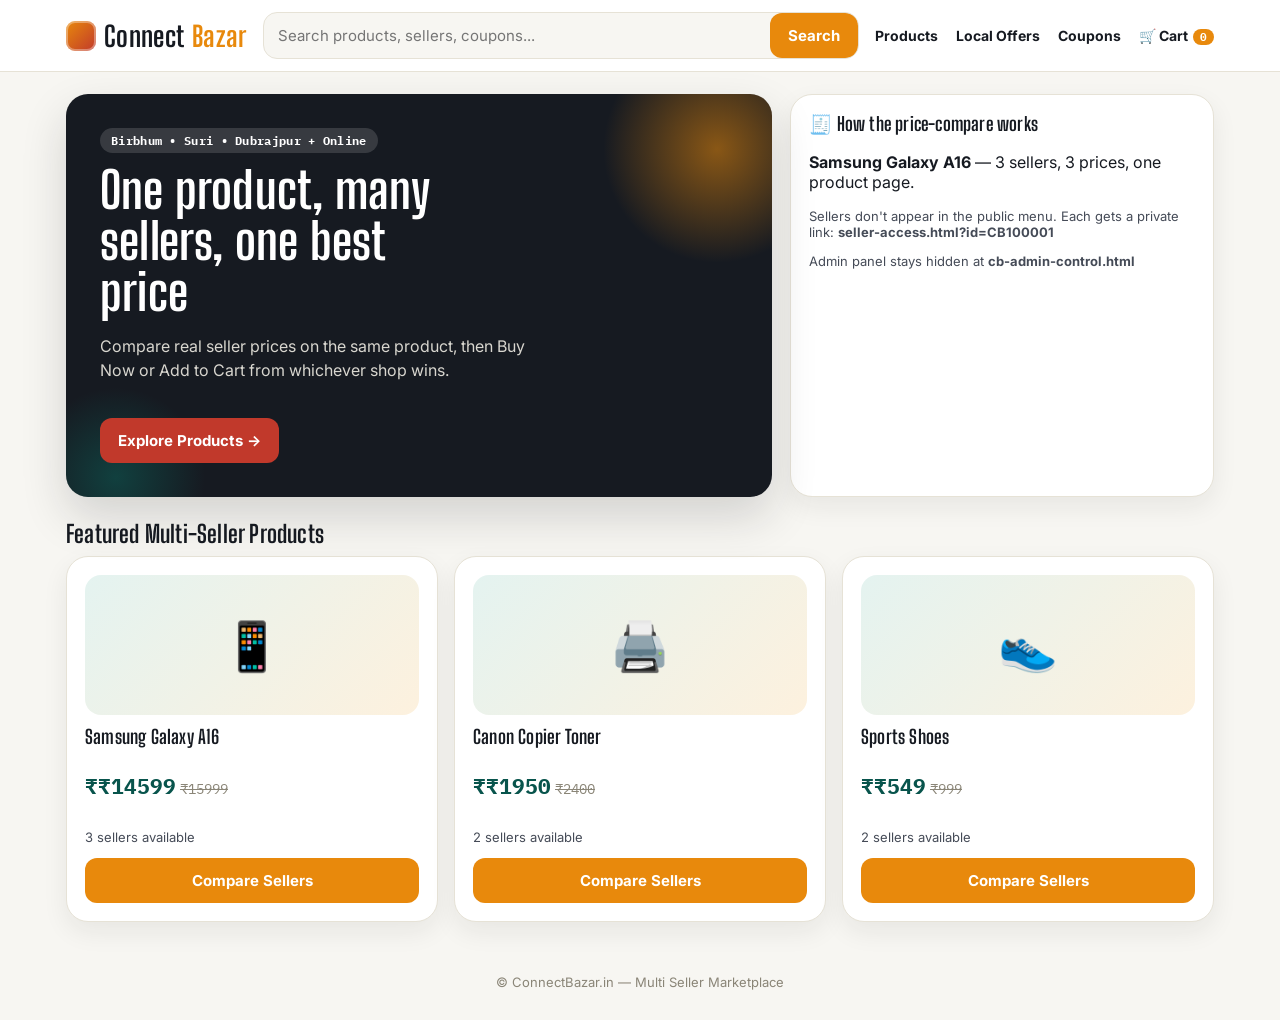
==== commit 743554ac: "Add files via upload" ====
--- a/index.html
+++ b/index.html
@@ -1,3 +1,6 @@
-<!DOCTYPE html><html><head><meta charset="UTF-8"><meta name="viewport" content="width=device-width,initial-scale=1"><title>ConnectBazar V3</title><link rel="stylesheet" href="style.css"></head><body><div class="top"><div class="nav"><a class="logo" href="index.html">Connect<span>Bazar</span></a><div class="search"><input placeholder="Search products, sellers, coupons..."><button>Search</button></div><div class="links"><a href="products.html">Products</a><a href="offers.html">Local Offers</a><a href="coupons.html">Coupons</a><a href="cart.html">🛒 Cart <span class="cartCount">0</span></a></div></div></div>
-<main><section class="hero"><div class="banner"><span class="badge">V3 Multi Seller Marketplace</span><h1>One product, many sellers, best price</h1><p>Customer same product er different seller price compare kore Buy Now / Add to Cart korte parbe.</p><br><a class="btn orange" href="products.html">Explore Products →</a></div><div class="panel"><h3>New Feature Added</h3><p>Samsung Galaxy A16 example: 3 seller price compare.</p><p>Seller public menu te thakbe na. Personal link: <b>seller-access.html?id=CB100001</b></p><p>Admin hidden: <b>cb-admin-control.html</b></p></div></section><section class="section"><h2>Featured Multi-Seller Products</h2><div id="homeProducts" class="grid"></div></section></main><script>document.addEventListener('DOMContentLoaded',()=>{homeProducts.innerHTML=demoProducts.map(p=>`<div class="card"><div class="pic">${p.img}</div><h3>${p.name}</h3><p><span class="price">₹${Math.min(...p.offers.map(o=>o.price))}</span> <span class="old">₹${p.mrp}</span></p><p class="small">${p.offers.length} sellers available</p><a class="btn" href="product-details.html?id=${p.id}">Compare Sellers</a></div>`).join('')})</script><div class="bottom"><a href="index.html">🏠<br>Home</a><a href="products.html">🛍️<br>Products</a><a href="offers.html">🏪<br>Offers</a><a href="coupons.html">🎟️<br>Coupons</a><a href="cart.html">🛒<br>Cart</a></div><div class="footer">© ConnectBazar.in — Multi Seller Marketplace</div><script src="firebase-config.js"></script><script src="app.js"></script>
+<!DOCTYPE html><html><head><meta charset="UTF-8"><meta name="viewport" content="width=device-width,initial-scale=1"><title>ConnectBazar — One Product, Many Sellers</title>
+<link rel="preconnect" href="https://fonts.googleapis.com"><link rel="preconnect" href="https://fonts.gstatic.com" crossorigin>
+<link href="https://fonts.googleapis.com/css2?family=Big+Shoulders+Display:wght@700;800&family=Inter:wght@400;500;600;700;800&family=IBM+Plex+Mono:wght@500;600;700&display=swap" rel="stylesheet">
+<link rel="stylesheet" href="style.css"></head><body><div class="top"><div class="nav"><a class="logo" href="index.html">Connect<span>Bazar</span></a><div class="search"><input placeholder="Search products, sellers, coupons..."><button>Search</button></div><div class="links"><a href="products.html">Products</a><a href="offers.html">Local Offers</a><a href="coupons.html">Coupons</a><a href="cart.html">🛒 Cart <span class="cartCount">0</span></a></div></div></div>
+<main><section class="hero"><div class="banner"><span class="badge">Birbhum • Suri • Dubrajpur + Online</span><h1>One product, many sellers, one best price</h1><p>Compare real seller prices on the same product, then Buy Now or Add to Cart from whichever shop wins.</p><br><a class="btn orange" href="products.html">Explore Products →</a></div><div class="panel"><h3>🧾 How the price-compare works</h3><p><b>Samsung Galaxy A16</b> — 3 sellers, 3 prices, one product page.</p><p class="small">Sellers don't appear in the public menu. Each gets a private link: <b class="small">seller-access.html?id=CB100001</b></p><p class="small">Admin panel stays hidden at <b class="small">cb-admin-control.html</b></p></div></section><section class="section"><h2>Featured Multi-Seller Products</h2><div id="homeProducts" class="grid"></div></section></main><script>document.addEventListener('DOMContentLoaded',()=>{homeProducts.innerHTML=demoProducts.map(p=>`<div class="card"><div class="pic">${p.img}</div><h3>${p.name}</h3><p><span class="price">₹${Math.min(...p.offers.map(o=>o.price))}</span> <span class="old">₹${p.mrp}</span></p><p class="small">${p.offers.length} sellers available</p><a class="btn" href="product-details.html?id=${p.id}">Compare Sellers</a></div>`).join('')})</script><div class="bottom"><a href="index.html">🏠<br>Home</a><a href="products.html">🛍️<br>Products</a><a href="offers.html">🏪<br>Offers</a><a href="coupons.html">🎟️<br>Coupons</a><a href="cart.html">🛒<br>Cart</a></div><div class="footer">© ConnectBazar.in — Multi Seller Marketplace</div><script src="firebase-config.js"></script><script src="app.js"></script>
 </body></html>
--- a/style.css
+++ b/style.css
@@ -1 +1,186 @@
-*{box-sizing:border-box}body{margin:0;font-family:Arial,Helvetica,sans-serif;background:#f5f7fb;color:#111827}a{text-decoration:none;color:inherit}.top{position:sticky;top:0;background:#fff;border-bottom:1px solid #e5e7eb;z-index:10}.nav{max-width:1180px;margin:auto;display:flex;align-items:center;gap:18px;padding:14px}.logo{font-size:24px;font-weight:900}.logo span{color:#ff5b2e}.search{flex:1;display:flex;background:#eef2ff;border-radius:14px;overflow:hidden}.search input{flex:1;border:0;padding:13px;background:transparent;outline:0}.btn,.search button{border:0;background:#2563eb;color:white;border-radius:10px;padding:11px 15px;font-weight:800;cursor:pointer}.dark{background:#111827}.orange{background:#ff5b2e}.green{background:#16a34a}.outline{background:#eaf1ff;color:#2563eb}.links{display:flex;gap:15px;font-weight:800;font-size:14px}.hero,.section{max-width:1180px;margin:24px auto}.hero{display:grid;grid-template-columns:1.2fr .8fr;gap:20px}.banner{background:linear-gradient(135deg,#06a77d,#1269f3);border-radius:28px;color:#fff;padding:36px;box-shadow:0 18px 40px #0f172a22}.banner h1{font-size:46px;line-height:1.05;margin:14px 0}.panel,.card{background:#fff;border:1px solid #e5e7eb;border-radius:20px;padding:18px;box-shadow:0 10px 24px #0f172a0b}.grid{display:grid;grid-template-columns:repeat(3,1fr);gap:18px}.pic{height:140px;border-radius:16px;background:linear-gradient(135deg,#dbeafe,#fce7f3);display:flex;align-items:center;justify-content:center;font-size:50px}.price{font-weight:900;color:#16a34a;font-size:22px}.old{text-decoration:line-through;color:#94a3b8}.seller{display:flex;justify-content:space-between;gap:10px;align-items:center;border:1px solid #e5e7eb;border-radius:16px;padding:13px;margin:10px 0;background:#fff}.badge{display:inline-block;background:#dcfce7;color:#166534;padding:5px 9px;border-radius:999px;font-weight:800;font-size:12px}.actions{display:flex;gap:8px;flex-wrap:wrap}.small{font-size:13px;color:#64748b}.table{width:100%;border-collapse:collapse;background:#fff;border-radius:16px;overflow:hidden}.table th,.table td{padding:12px;border-bottom:1px solid #e5e7eb;text-align:left}.form{display:grid;gap:12px}.form input,.form textarea,.form select{width:100%;padding:13px;border:1px solid #d1d5db;border-radius:12px}.bottom{display:none}.footer{text-align:center;padding:30px;color:#64748b}@media(max-width:760px){.nav{flex-wrap:wrap}.links{display:none}.search{order:3;flex-basis:100%}.hero{grid-template-columns:1fr;margin:12px}.banner{padding:24px}.banner h1{font-size:32px}.section{margin:20px 12px}.grid{grid-template-columns:1fr}.seller{display:block}.actions{margin-top:10px}.bottom{display:flex;position:fixed;bottom:0;left:0;right:0;background:#fff;border-top:1px solid #e5e7eb;justify-content:space-around;padding:8px;z-index:20}.bottom a{text-align:center;font-size:12px;font-weight:800}.footer{padding-bottom:70px}}
+/* ==========================================================================
+   ConnectBazar Design System
+   Bazar Receipt — price-tag & ticket motifs for a multi-seller marketplace
+   ========================================================================== */
+
+:root{
+  --ink:#161a21;
+  --ink-soft:#454b57;
+  --paper:#f7f6f2;
+  --surface:#ffffff;
+  --line:#e6e2d6;
+  --marigold:#e8890c;
+  --marigold-dark:#c56f04;
+  --teal:#0b6e63;
+  --teal-dark:#08544c;
+  --teal-tint:#e4f3f0;
+  --sindoor:#c1392b;
+  --sindoor-tint:#fbe8e5;
+  --gold-tint:#fdf1de;
+  --muted:#8a8577;
+  --radius-lg:22px;
+  --radius-md:16px;
+  --radius-sm:10px;
+  --shadow-card:0 10px 26px rgba(22,26,33,.07);
+  --shadow-pop:0 20px 46px rgba(22,26,33,.16);
+  --font-display:'Big Shoulders Display',Impact,'Arial Narrow',sans-serif;
+  --font-body:'Inter',Arial,Helvetica,sans-serif;
+  --font-mono:'IBM Plex Mono',ui-monospace,Menlo,Consolas,monospace;
+}
+
+*{box-sizing:border-box}
+html{-webkit-text-size-adjust:100%}
+body{margin:0;font-family:var(--font-body);background:var(--paper);color:var(--ink);-webkit-font-smoothing:antialiased}
+a{text-decoration:none;color:inherit}
+h1,h2,h3{font-family:var(--font-display);font-weight:700;letter-spacing:.2px;margin:0 0 8px}
+:focus-visible{outline:3px solid var(--marigold);outline-offset:2px}
+@media(prefers-reduced-motion:reduce){*{animation:none!important;transition:none!important}}
+
+/* ---------- Header / Nav ---------- */
+.top{position:sticky;top:0;background:var(--surface);border-bottom:1px solid var(--line);z-index:30}
+.nav{max-width:1180px;margin:auto;display:flex;align-items:center;gap:16px;padding:12px 16px}
+.logo{font-family:var(--font-display);font-size:28px;font-weight:700;letter-spacing:.3px;display:flex;align-items:center;gap:8px}
+.logo::before{content:"";width:30px;height:30px;border-radius:9px;flex:none;background:
+    linear-gradient(135deg,var(--marigold),var(--sindoor));
+  box-shadow:inset 0 0 0 2px rgba(255,255,255,.35)}
+.logo span{color:var(--marigold)}
+.search{flex:1;display:flex;background:var(--paper);border:1px solid var(--line);border-radius:14px;overflow:hidden}
+.search input{flex:1;border:0;padding:12px 14px;background:transparent;outline:0;font-size:15px;font-family:var(--font-body);color:var(--ink)}
+.search button{border:0;background:var(--ink);color:#fff;padding:0 18px;font-weight:700;cursor:pointer;font-family:var(--font-body)}
+.links{display:flex;gap:18px;font-weight:700;font-size:14px;align-items:center;white-space:nowrap}
+.links a:hover{color:var(--marigold)}
+.links .cartCount{background:var(--marigold);color:#fff;border-radius:999px;padding:1px 7px;font-size:11px;font-family:var(--font-mono);margin-left:2px}
+
+/* ---------- Buttons ---------- */
+.btn,.search button{border:0;background:var(--marigold);color:#fff;border-radius:12px;padding:13px 18px;font-weight:700;cursor:pointer;font-family:var(--font-body);font-size:15px;transition:transform .12s ease,box-shadow .12s ease,background .12s ease;display:inline-flex;align-items:center;justify-content:center;gap:6px}
+.btn:hover{background:var(--marigold-dark);transform:translateY(-1px);box-shadow:0 8px 18px rgba(232,137,12,.28)}
+.btn:active{transform:translateY(0)}
+.btn.dark{background:var(--ink)}
+.btn.dark:hover{background:#000;box-shadow:0 8px 18px rgba(0,0,0,.25)}
+.btn.orange{background:var(--sindoor)}
+.btn.orange:hover{background:#a52e22;box-shadow:0 8px 18px rgba(193,57,43,.28)}
+.btn.green{background:var(--teal)}
+.btn.green:hover{background:var(--teal-dark);box-shadow:0 8px 18px rgba(11,110,99,.28)}
+.btn.outline{background:var(--teal-tint);color:var(--teal-dark);box-shadow:none}
+.btn.outline:hover{background:#d3ece6;transform:none;box-shadow:none}
+.btn.cartbtn{background:var(--ink)}
+
+/* ---------- Layout ---------- */
+.hero,.section{max-width:1180px;margin:22px auto;padding:0 16px}
+.hero{display:grid;grid-template-columns:1.25fr .75fr;gap:18px}
+.banner{position:relative;overflow:hidden;background:var(--ink);border-radius:var(--radius-lg);color:#fff;padding:34px;box-shadow:var(--shadow-pop)}
+.banner::after{content:"";position:absolute;right:-60px;top:-60px;width:230px;height:230px;border-radius:50%;background:radial-gradient(circle,rgba(232,137,12,.55),transparent 70%)}
+.banner::before{content:"";position:absolute;left:-40px;bottom:-70px;width:180px;height:180px;border-radius:50%;background:radial-gradient(circle,rgba(11,110,99,.45),transparent 70%)}
+.banner *{position:relative}
+.banner h1{font-size:clamp(30px,5vw,50px);line-height:1.02;margin:12px 0;max-width:16ch}
+.banner p{color:#d8d6cf;max-width:46ch;line-height:1.5}
+.badge{display:inline-block;background:var(--gold-tint);color:var(--marigold-dark);padding:5px 11px;border-radius:999px;font-weight:700;font-size:12px;font-family:var(--font-mono);letter-spacing:.3px}
+.banner .badge{background:rgba(255,255,255,.14);color:#fff}
+.private{font-size:12px;color:#a9a595;margin-top:10px}
+
+/* ---------- Panels / Cards ---------- */
+.panel,.card{background:var(--surface);border:1px solid var(--line);border-radius:var(--radius-lg);padding:18px;box-shadow:var(--shadow-card)}
+.card{display:flex;flex-direction:column;transition:transform .15s ease,box-shadow .15s ease}
+.card:hover{transform:translateY(-3px);box-shadow:var(--shadow-pop)}
+.grid{display:grid;grid-template-columns:repeat(3,1fr);gap:16px}
+.pic{height:140px;border-radius:var(--radius-md);background:linear-gradient(135deg,var(--teal-tint),var(--gold-tint));display:flex;align-items:center;justify-content:center;font-size:48px;margin-bottom:10px}
+.card h3{font-size:19px}
+
+/* Price — receipt/mono treatment, the signature motif */
+.price{font-weight:700;color:var(--teal-dark);font-size:21px;font-family:var(--font-mono)}
+.price::before{content:"₹"}
+.old{text-decoration:line-through;color:var(--muted);font-family:var(--font-mono);font-size:14px}
+
+/* ---------- Seller compare row (ticket / receipt line) ---------- */
+.seller{position:relative;display:flex;justify-content:space-between;gap:10px;align-items:center;
+  border:1px dashed var(--line);border-radius:var(--radius-md);padding:14px 16px;margin:10px 0;background:var(--surface)}
+#details .seller:first-of-type{border:1px solid var(--teal);background:linear-gradient(0deg,var(--teal-tint),#fff 70%)}
+#details .seller:first-of-type::before{content:"BEST PRICE";position:absolute;top:-10px;left:14px;background:var(--teal);color:#fff;font-family:var(--font-mono);font-size:10px;letter-spacing:.6px;padding:3px 8px;border-radius:999px}
+.seller .price{font-size:23px}
+.actions{display:flex;gap:8px;flex-wrap:wrap;margin-top:auto;padding-top:10px}
+.small{font-size:13px;color:var(--ink-soft)}
+
+/* ---------- Tables ---------- */
+.table{width:100%;border-collapse:collapse;background:var(--surface);border-radius:var(--radius-md);overflow:hidden;box-shadow:var(--shadow-card)}
+.table th{background:var(--paper);font-family:var(--font-mono);font-size:12px;text-transform:uppercase;letter-spacing:.5px;color:var(--ink-soft)}
+.table th,.table td{padding:12px;border-bottom:1px solid var(--line);text-align:left;vertical-align:top}
+.table tr:last-child td{border-bottom:0}
+
+/* ---------- Forms ---------- */
+.form{display:grid;gap:12px}
+.form label{font-size:13px;font-weight:700;color:var(--ink-soft);margin-bottom:-6px}
+.form input,.form textarea,.form select{width:100%;padding:13px 14px;border:1px solid var(--line);border-radius:12px;font-size:16px;font-family:var(--font-body);background:#fff;color:var(--ink)}
+.form input:focus,.form textarea:focus,.form select:focus{border-color:var(--marigold)}
+
+/* ---------- Bottom mobile dock ---------- */
+.bottom{display:none}
+.footer{text-align:center;padding:30px 16px;color:var(--muted);font-size:13px}
+
+@media(max-width:760px){
+  .nav{flex-wrap:wrap;padding:10px 14px}
+  .logo{font-size:24px}
+  .links{display:none}
+  .search{order:3;flex-basis:100%}
+  .hero{grid-template-columns:1fr;margin:14px auto}
+  .banner{padding:24px;border-radius:20px}
+  .banner h1{max-width:none}
+  .section{margin:18px auto}
+  .grid{grid-template-columns:repeat(2,1fr);gap:12px}
+  .seller{flex-direction:column;align-items:stretch;text-align:left}
+  .seller .price{font-size:22px}
+  .actions{margin-top:12px}
+  .card h3{font-size:16px}
+  .pic{height:108px;font-size:38px}
+
+  .bottom{display:flex;position:fixed;bottom:12px;left:12px;right:12px;background:var(--ink);
+    border-radius:20px;justify-content:space-around;padding:10px 4px;z-index:40;
+    box-shadow:0 16px 34px rgba(22,26,33,.35)}
+  .bottom a{color:#cfcdc4;text-align:center;font-size:11px;font-weight:700;flex:1;padding:2px 0;border-radius:12px}
+  .bottom a:first-child{color:var(--marigold)}
+  .footer{padding-bottom:96px}
+}
+
+/* ==========================================================================
+   Categories / homepage extras
+   ========================================================================== */
+.head{display:flex;justify-content:space-between;align-items:center;margin-bottom:14px;gap:12px}
+.head a{font-weight:700;color:var(--teal-dark);font-size:14px}
+.catgrid{display:grid;grid-template-columns:repeat(8,1fr);gap:12px}
+.cat{background:var(--surface);border:1px solid var(--line);border-radius:var(--radius-md);padding:16px 8px;text-align:center;font-weight:700;font-size:13px;box-shadow:var(--shadow-card);transition:transform .12s ease}
+.cat:hover{transform:translateY(-2px);border-color:var(--marigold)}
+.shoprow{display:grid;grid-template-columns:repeat(3,1fr);gap:16px}
+
+/* Coupon ticket — scalloped stub, echoes a real paper coupon */
+.coupon,.phone{background:var(--surface);border-radius:var(--radius-lg);padding:22px;box-shadow:var(--shadow-card)}
+.coupon{position:relative;border:1px dashed var(--line)}
+.code{display:inline-block;background:var(--ink);color:#fff;border-radius:10px;padding:12px 22px;font-weight:700;letter-spacing:3px;font-family:var(--font-mono);font-size:17px}
+.toast{position:fixed;left:50%;bottom:96px;transform:translateX(-50%);background:var(--ink);color:#fff;padding:12px 20px;border-radius:999px;display:none;z-index:99;font-weight:700;box-shadow:var(--shadow-pop)}
+
+@media(max-width:760px){
+  .catgrid{display:flex;overflow:auto;padding-bottom:8px;gap:10px}
+  .cat{min-width:96px}
+  .shoprow{grid-template-columns:1fr}
+}
+
+/* ==========================================================================
+   Seller / Delivery / Admin — private access panels
+   ========================================================================== */
+.seller-login-wrap{min-height:calc(100vh - 130px);display:grid;place-items:center;padding:24px 16px}
+.seller-login-card{width:min(520px,100%);background:var(--surface);border:1px solid var(--line);border-radius:var(--radius-lg);padding:28px;box-shadow:var(--shadow-pop)}
+.seller-logo{display:flex;align-items:center;gap:12px;font-weight:700;font-size:22px;margin-bottom:10px;font-family:var(--font-display)}
+.seller-logo .mark{width:48px;height:48px;border-radius:14px;background:linear-gradient(135deg,var(--marigold),var(--sindoor));display:grid;place-items:center;color:#fff;font-size:20px;flex:none}
+.seller-tabs{display:grid;grid-template-columns:repeat(3,1fr);gap:10px;margin:18px 0}
+.seller-tab{background:var(--paper);border:1px solid var(--line);border-radius:14px;padding:12px 6px;text-align:center;font-size:12.5px;font-weight:700}
+.danger-note{background:var(--gold-tint);border:1px solid #f2d9ab;border-radius:14px;padding:12px 14px;color:#8a5a05;font-weight:600;font-family:var(--font-mono);font-size:13px}
+.dash-head{display:flex;justify-content:space-between;align-items:center;gap:12px;flex-wrap:wrap;margin-bottom:16px}
+.stat-card{background:linear-gradient(160deg,var(--teal-tint),#fff 65%);border:1px solid var(--line);border-radius:18px;padding:16px}
+.stat-card h3{font-size:26px;color:var(--teal-dark)}
+.upload-box{border:2px dashed var(--marigold);border-radius:18px;background:var(--gold-tint);padding:16px;text-align:center}
+.photo-grid{display:grid;grid-template-columns:repeat(2,1fr);gap:12px}
+.status-pending{background:var(--gold-tint);color:#8a5a05;padding:3px 9px;border-radius:999px;font-weight:700;font-size:12px}
+.status-approved{background:var(--teal-tint);color:var(--teal-dark);padding:3px 9px;border-radius:999px;font-weight:700;font-size:12px}
+
+@media(max-width:760px){
+  .seller-tabs{grid-template-columns:1fr}
+  .photo-grid{grid-template-columns:1fr}
+}
